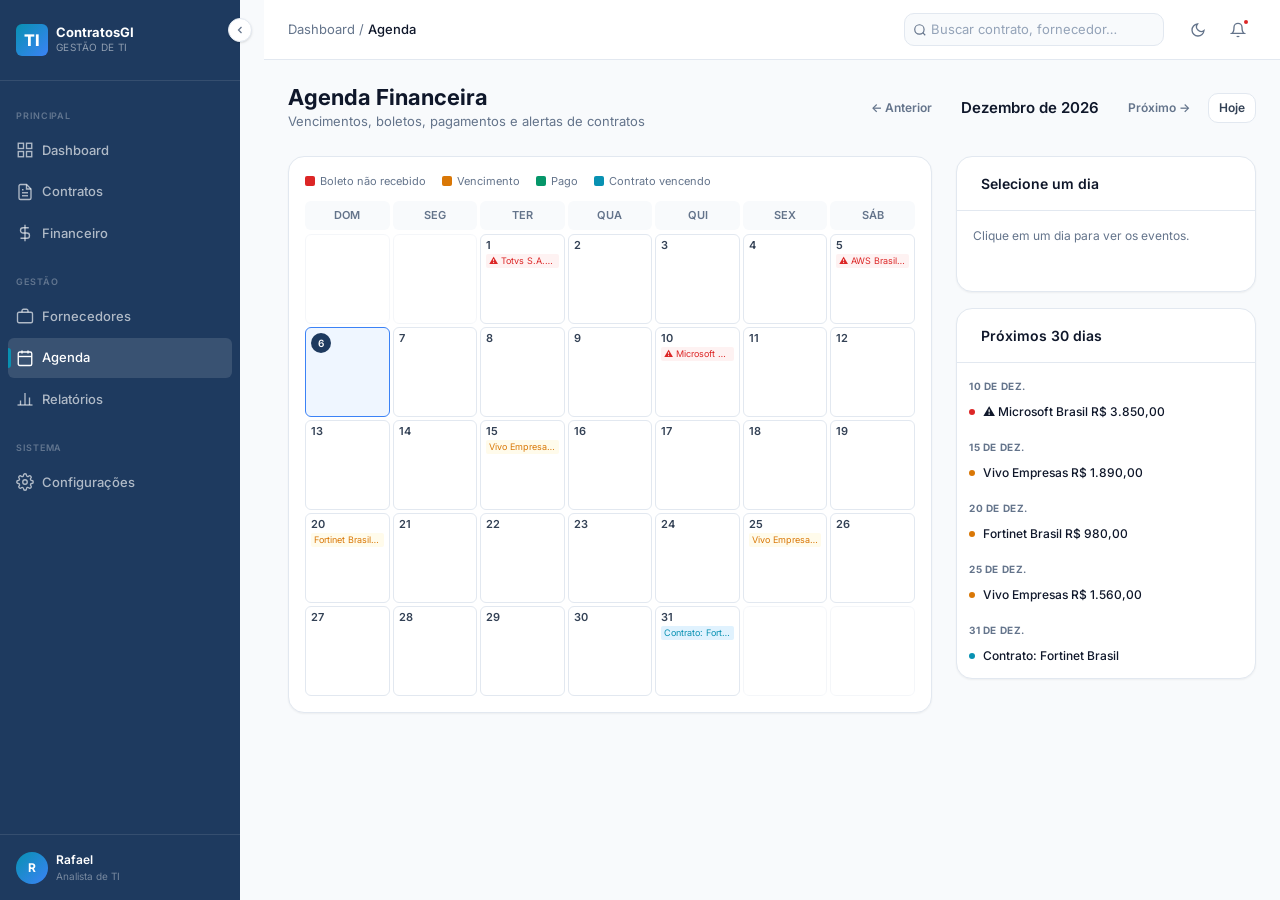
==== agenda.html @ 4c293865 "upload" ====
<!DOCTYPE html>
<html lang="pt-BR" data-theme="light">
<head>
  <meta charset="UTF-8" />
  <meta name="viewport" content="width=device-width, initial-scale=1.0" />
  <title>Agenda — Gestão de Contratos TI</title>
  <link rel="stylesheet" href="assets/css/style.css" />
  <style>
    /* Grid do calendário ocupa 100% da largura disponível */
    .calendar-grid, .calendar-header { width: 100%; }
    /* Responsive: em telas pequenas reduz altura da célula */
    @media (max-width: 900px) { .calendar-day { height: 72px; } }
  </style>
</head>
<body>
<div class="app-layout">
  <div id="sidebar-root"></div>
  <div class="main-content">
    <div id="navbar-root"></div>

    <main class="page-content">

      <div class="page-header">
        <div class="page-header-left">
          <h1>Agenda Financeira</h1>
          <p>Vencimentos, boletos, pagamentos e alertas de contratos</p>
        </div>
        <div class="page-header-right">
          <button class="btn btn-ghost btn-sm" id="btn-prev-mes">&#8592; Anterior</button>
          <span id="mes-label" style="font-size:15px;font-weight:600;color:var(--c-text-1);min-width:160px;text-align:center;display:inline-block"></span>
          <button class="btn btn-ghost btn-sm" id="btn-next-mes">Próximo &#8594;</button>
          <button class="btn btn-secondary btn-sm" id="btn-hoje">Hoje</button>
        </div>
      </div>

      <div style="display:grid;grid-template-columns:1fr 300px;gap:var(--sp-lg)">

        <!-- CALENDÁRIO -->
        <div class="card">
          <div class="card-body" style="padding:var(--sp-md)">

            <!-- Legenda -->
            <div style="display:flex;gap:16px;margin-bottom:12px;flex-wrap:wrap">
              <div style="display:flex;align-items:center;gap:5px;font-size:11px;color:var(--c-text-3)">
                <div style="width:10px;height:10px;border-radius:2px;background:var(--c-danger)"></div> Boleto não recebido
              </div>
              <div style="display:flex;align-items:center;gap:5px;font-size:11px;color:var(--c-text-3)">
                <div style="width:10px;height:10px;border-radius:2px;background:var(--c-warning)"></div> Vencimento
              </div>
              <div style="display:flex;align-items:center;gap:5px;font-size:11px;color:var(--c-text-3)">
                <div style="width:10px;height:10px;border-radius:2px;background:var(--c-success)"></div> Pago
              </div>
              <div style="display:flex;align-items:center;gap:5px;font-size:11px;color:var(--c-text-3)">
                <div style="width:10px;height:10px;border-radius:2px;background:var(--c-teal)"></div> Contrato vencendo
              </div>
            </div>

            <!-- Cabeçalho fixo dos dias da semana -->
            <div class="calendar-header">
              <div class="calendar-day-header">Dom</div>
              <div class="calendar-day-header">Seg</div>
              <div class="calendar-day-header">Ter</div>
              <div class="calendar-day-header">Qua</div>
              <div class="calendar-day-header">Qui</div>
              <div class="calendar-day-header">Sex</div>
              <div class="calendar-day-header">Sáb</div>
            </div>

            <!-- Grade do calendário (preenchida por JS) -->
            <div class="calendar-grid" id="calendar-grid"></div>

          </div>
        </div>

        <!-- PAINEL LATERAL -->
        <div style="display:flex;flex-direction:column;gap:var(--sp-md)">

          <div class="card">
            <div class="card-header">
              <div class="card-title" id="dia-label">Selecione um dia</div>
            </div>
            <div id="painel-dia" style="min-height:80px;padding:var(--sp-md)">
              <div class="text-muted text-sm">Clique em um dia para ver os eventos.</div>
            </div>
          </div>

          <div class="card">
            <div class="card-header">
              <div class="card-title">Próximos 30 dias</div>
            </div>
            <div id="proximos-30" style="padding:var(--sp-sm);max-height:420px;overflow-y:auto"></div>
          </div>

        </div>
      </div>

    </main>
  </div>
</div>

<script src="assets/js/api.js"></script>
<script src="assets/js/utils.js"></script>
<script>
document.getElementById('sidebar-root').innerHTML = getSidebarHTML();
document.getElementById('navbar-root').innerHTML  = getNavbarHTML('Agenda', [
  { label:'Dashboard', url:'index.html' }, { label:'Agenda' }
]);
initApp();

let _contratos  = [];
let _movimentos = [];
let _viewDate   = new Date();
// _eventos: { 'YYYY-MM-DD': [ {tipo, label, detalhe, c, mov} ] }
let _eventos    = {};

/* ── CARREGAR ───────────────────────────────────────────── */
async function carregar() {
  try {
    _contratos = await API.listarContratos();
    const all  = await Promise.all(_contratos.map(c => API.listarMovimentacoes(c.id)));
    _movimentos = all.flat();
    calcularEventos();
    renderCalendario();
    renderProximos30();
  } catch(e) {
    Toast.error('Erro ao carregar agenda: ' + e.message);
  }
}

/* ── CALCULAR EVENTOS ───────────────────────────────────── */
function calcularEventos() {
  _eventos = {};
  const hoje = new Date(); hoje.setHours(0,0,0,0);

  function add(data, ev) {
    if (!data) return;
    const k = String(data).slice(0, 10);
    if (!_eventos[k]) _eventos[k] = [];
    _eventos[k].push(ev);
  }

  /* Movimentações — vencimento do boleto */
  _movimentos.forEach(m => {
    if (!m.data_vencimento) return;
    const c   = _contratos.find(x => x.id === m.id_contrato);
    const fn  = c?.fornecedor || m.id_contrato;
    const val = Fmt.moeda(m.valor_nota);
    const dias = Math.round((new Date(m.data_vencimento) - hoje) / 86400000);
    const boletoNR = !m.data_recebimento_boleto && dias <= 7;

    let tipo, label;
    if (m.data_pagamento) {
      tipo  = 'pago';
      label = `✓ ${fn} ${val}`;
    } else if (boletoNR) {
      tipo  = 'boleto'; // vermelho — boleto não recebido perto do venc.
      label = `⚠ ${fn} ${val}`;
    } else {
      tipo  = 'venc';
      label = `${fn} ${val}`;
    }

    add(m.data_vencimento, { tipo, label, detalhe: `${Fmt.mesAno(m.mes,m.ano)} · ${m.numero_nf||'sem NF'} · ${m.numero_boleto||'sem boleto'}`, c, mov: m });
  });

  /* Contratos vencendo nos próximos 90 dias */
  _contratos.forEach(c => {
    if (c.status !== 'Ativo' || !c.data_fim) return;
    const dias = Fmt.diasRestantes(c.data_fim);
    if (dias === null || dias < 0 || dias > 90) return;
    add(c.data_fim, { tipo: 'contrato', label: `Contrato: ${c.fornecedor}`, detalhe: `${c.categoria} · ${c.empresa}`, c });
  });
}

/* ── RENDERIZAR CALENDÁRIO ──────────────────────────────── */
function renderCalendario() {
  const ano  = _viewDate.getFullYear();
  const mes  = _viewDate.getMonth();       // 0-based
  const hoje = new Date(); hoje.setHours(0,0,0,0);

  document.getElementById('mes-label').textContent =
    new Date(ano, mes, 1)
      .toLocaleDateString('pt-BR', { month:'long', year:'numeric' })
      .replace(/^\w/, ch => ch.toUpperCase());

  const primeiroDia  = new Date(ano, mes, 1).getDay();   // 0=Dom
  const diasNoMes    = new Date(ano, mes + 1, 0).getDate();
  const totalCelulas = Math.ceil((primeiroDia + diasNoMes) / 7) * 7;

  // Máximo de eventos visíveis por célula (altura 90px ÷ ~14px por evento ≈ 4)
  const MAX_EV = 4;

  let html = '';
  for (let i = 0; i < totalCelulas; i++) {
    const dia     = i - primeiroDia + 1;
    const valido  = dia >= 1 && dia <= diasNoMes;
    const dt      = valido ? new Date(ano, mes, dia) : null;
    const isHoje  = dt && dt.getTime() === hoje.getTime();
    const key     = dt ? `${ano}-${String(mes+1).padStart(2,'0')}-${String(dia).padStart(2,'0')}` : null;
    const evs     = key ? (_eventos[key] || []) : [];
    const excesso = evs.length > MAX_EV ? evs.length - MAX_EV : 0;

    const evHtml = evs.slice(0, MAX_EV).map(e =>
      `<div class="calendar-event ${e.tipo}">${e.label}</div>`
    ).join('');

    const maisHtml = excesso > 0
      ? `<div class="calendar-mais">+${excesso} mais</div>`
      : '';

    html += `<div
      class="calendar-day${valido?'':' other-month'}${isHoje?' today':''}"
      ${valido ? `onclick="selecionarDia('${key}')"` : ''}>
      <div class="calendar-day-num">${valido ? dia : ''}</div>
      <div class="calendar-events-area">
        ${valido ? evHtml + maisHtml : ''}
      </div>
    </div>`;
  }

  document.getElementById('calendar-grid').innerHTML = html;
}

/* ── SELECIONAR DIA ─────────────────────────────────────── */
function selecionarDia(key) {
  const [a, m, d] = key.split('-').map(Number);
  const label = new Date(a, m-1, d)
    .toLocaleDateString('pt-BR', { weekday:'long', day:'numeric', month:'long', year:'numeric' });

  document.getElementById('dia-label').textContent = label;

  const evs    = _eventos[key] || [];
  const painel = document.getElementById('painel-dia');

  if (!evs.length) {
    painel.innerHTML = '<div class="text-muted text-sm">Nenhum evento neste dia.</div>';
    return;
  }

  const cores = {
    pago:'success', boleto:'danger', venc:'warning', contrato:'info', atraso:'danger'
  };

  painel.innerHTML = evs.map(e => {
    const cls = cores[e.tipo] || 'neutral';
    return `<div style="display:flex;align-items:flex-start;gap:8px;padding:8px;border-radius:var(--r-md);
         background:var(--c-${cls}-bg, var(--c-ice));margin-bottom:6px">
      <div style="width:8px;height:8px;border-radius:50%;background:var(--c-${cls});
           margin-top:4px;flex-shrink:0"></div>
      <div style="overflow:hidden">
        <div style="font-size:12px;font-weight:600;color:var(--c-text-1);
             white-space:nowrap;overflow:hidden;text-overflow:ellipsis">${e.label}</div>
        <div style="font-size:11px;color:var(--c-text-3);margin-top:2px">${e.detalhe||''}</div>
        ${e.c ? `<div style="font-size:10px;color:var(--c-text-4)">${e.c.empresa} · ${e.c.categoria}</div>` : ''}
      </div>
    </div>`;
  }).join('');
}

/* ── PRÓXIMOS 30 DIAS ───────────────────────────────────── */
function renderProximos30() {
  const hoje = new Date(); hoje.setHours(0,0,0,0);
  const fim  = new Date(hoje); fim.setDate(fim.getDate() + 30);

  const items = [];
  Object.entries(_eventos).forEach(([key, evs]) => {
    const d = new Date(key + 'T00:00:00');
    if (d >= hoje && d <= fim) {
      evs.forEach(e => items.push({ date: d, key, ...e }));
    }
  });
  items.sort((a, b) => a.date - b.date);

  const el = document.getElementById('proximos-30');
  if (!items.length) {
    el.innerHTML = '<div class="text-muted text-sm" style="padding:8px">Sem eventos nos próximos 30 dias.</div>';
    return;
  }

  const cores = { pago:'success', boleto:'danger', venc:'warning', contrato:'info', atraso:'danger' };
  let lastDate = '';

  el.innerHTML = items.map(e => {
    const dk     = e.date.toLocaleDateString('pt-BR', { day:'2-digit', month:'short' });
    const header = dk !== lastDate
      ? `<div style="font-size:10px;font-weight:700;color:var(--c-text-3);text-transform:uppercase;
             letter-spacing:.06em;padding:8px 4px 4px;margin-top:${lastDate?'6px':'0'}">${dk}</div>`
      : '';
    lastDate = dk;
    const cls = cores[e.tipo] || 'neutral';

    return `${header}
    <div style="display:flex;align-items:center;gap:8px;padding:5px 4px;border-radius:var(--r-sm);cursor:pointer"
         onclick="selecionarDia('${e.key}')"
         onmouseover="this.style.background='var(--c-ice)'"
         onmouseout="this.style.background=''">
      <div style="width:6px;height:6px;border-radius:50%;background:var(--c-${cls});flex-shrink:0"></div>
      <div style="flex:1;overflow:hidden">
        <div style="font-size:12px;font-weight:500;color:var(--c-text-1);
             white-space:nowrap;overflow:hidden;text-overflow:ellipsis">${e.label}</div>
      </div>
    </div>`;
  }).join('');
}

/* ── NAVEGAÇÃO ──────────────────────────────────────────── */
document.getElementById('btn-prev-mes').addEventListener('click', () => {
  _viewDate.setMonth(_viewDate.getMonth() - 1);
  renderCalendario();
});
document.getElementById('btn-next-mes').addEventListener('click', () => {
  _viewDate.setMonth(_viewDate.getMonth() + 1);
  renderCalendario();
});
document.getElementById('btn-hoje').addEventListener('click', () => {
  _viewDate = new Date();
  renderCalendario();
});

carregar();
</script>
</body>
</html>
---- assets/css/style.css ----
/* ============================================================
   SISTEMA DE GESTÃO DE CONTRATOS DE TI
   Design System - Corporate Premium
   Paleta: Azul Índigo (#1E3A5F principal), Slate Blue (#2D5F8A),
           Ice White (#F8FAFC), Cool Gray (#64748B), Accent Teal (#0891B2)
   Tipografia: Inter (corpo), Geist Mono (dados/IDs)
   ============================================================ */

@import url('https://fonts.googleapis.com/css2?family=Inter:wght@300;400;500;600;700;800&family=JetBrains+Mono:wght@400;500&display=swap');

/* ── TOKENS ──────────────────────────────────────────────── */
:root {
  --c-navy:        #1E3A5F;
  --c-navy-dark:   #142844;
  --c-blue:        #2D5F8A;
  --c-blue-light:  #3B82F6;
  --c-teal:        #0891B2;
  --c-teal-light:  #E0F2FE;
  --c-ice:         #F8FAFC;
  --c-surface:     #FFFFFF;
  --c-border:      #E2E8F0;
  --c-border-dark: #CBD5E1;
  --c-text-1:      #0F172A;
  --c-text-2:      #334155;
  --c-text-3:      #64748B;
  --c-text-4:      #94A3B8;

  /* Status */
  --c-success:     #059669;
  --c-success-bg:  #ECFDF5;
  --c-warning:     #D97706;
  --c-warning-bg:  #FFFBEB;
  --c-danger:      #DC2626;
  --c-danger-bg:   #FEF2F2;
  --c-info:        #0891B2;
  --c-info-bg:     #E0F2FE;
  --c-purple:      #7C3AED;
  --c-purple-bg:   #EDE9FE;

  /* Spacing */
  --sp-xs:  4px;
  --sp-sm:  8px;
  --sp-md:  16px;
  --sp-lg:  24px;
  --sp-xl:  32px;
  --sp-2xl: 48px;

  /* Radius */
  --r-sm:   6px;
  --r-md:   10px;
  --r-lg:   16px;
  --r-xl:   20px;
  --r-full: 9999px;

  /* Shadow */
  --sh-xs:  0 1px 2px rgba(0,0,0,.05);
  --sh-sm:  0 1px 3px rgba(0,0,0,.08), 0 1px 2px rgba(0,0,0,.06);
  --sh-md:  0 4px 6px rgba(0,0,0,.07), 0 2px 4px rgba(0,0,0,.05);
  --sh-lg:  0 10px 15px rgba(0,0,0,.07), 0 4px 6px rgba(0,0,0,.05);
  --sh-xl:  0 20px 25px rgba(0,0,0,.08), 0 10px 10px rgba(0,0,0,.04);

  /* Sidebar */
  --sidebar-w: 240px;
  --navbar-h:  60px;
  --sidebar-collapsed: 64px;

  /* Transition */
  --t-fast:   150ms ease;
  --t-normal: 250ms ease;
  --t-slow:   400ms ease;
}

/* Dark mode */
[data-theme="dark"] {
  --c-navy:        #1E3A5F;
  --c-ice:         #0F172A;
  --c-surface:     #1E293B;
  --c-border:      #334155;
  --c-border-dark: #475569;
  --c-text-1:      #F1F5F9;
  --c-text-2:      #CBD5E1;
  --c-text-3:      #94A3B8;
  --c-text-4:      #64748B;
  --c-teal-light:  #0C4A6E;
  --c-success-bg:  #064E3B;
  --c-warning-bg:  #78350F;
  --c-danger-bg:   #7F1D1D;
  --c-info-bg:     #0C4A6E;
  --c-purple-bg:   #3B0764;
}

/* ── RESET ───────────────────────────────────────────────── */
*, *::before, *::after { box-sizing: border-box; margin: 0; padding: 0; }
html { font-size: 14px; scroll-behavior: smooth; }
body {
  font-family: 'Inter', system-ui, sans-serif;
  background: var(--c-ice);
  color: var(--c-text-1);
  line-height: 1.5;
  -webkit-font-smoothing: antialiased;
}
a { color: inherit; text-decoration: none; }
button { cursor: pointer; border: none; background: none; font: inherit; }
input, select, textarea { font: inherit; }
ul, ol { list-style: none; }
img, svg { display: block; }

/* ── SCROLLBAR ───────────────────────────────────────────── */
::-webkit-scrollbar { width: 6px; height: 6px; }
::-webkit-scrollbar-track { background: transparent; }
::-webkit-scrollbar-thumb { background: var(--c-border-dark); border-radius: var(--r-full); }
::-webkit-scrollbar-thumb:hover { background: var(--c-text-3); }

/* ── LAYOUT ──────────────────────────────────────────────── */
.app-layout {
  display: flex;
  min-height: 100vh;
}

/* ── SIDEBAR ─────────────────────────────────────────────── */
.sidebar {
  position: fixed;
  top: 0; left: 0;
  width: var(--sidebar-w);
  height: 100vh;
  background: var(--c-navy);
  display: flex;
  flex-direction: column;
  z-index: 100;
  transition: width var(--t-normal);
  overflow: hidden;
}
.sidebar.collapsed { width: var(--sidebar-collapsed); }

.sidebar-logo {
  display: flex;
  align-items: center;
  gap: var(--sp-sm);
  padding: var(--sp-lg) var(--sp-md);
  border-bottom: 1px solid rgba(255,255,255,.1);
  min-height: var(--navbar-h);
  flex-shrink: 0;
}
.sidebar-logo-mark {
  width: 32px; height: 32px;
  background: linear-gradient(135deg, var(--c-teal), var(--c-blue-light));
  border-radius: var(--r-sm);
  display: flex; align-items: center; justify-content: center;
  flex-shrink: 0;
  font-size: 16px; font-weight: 800; color: #fff;
}
.sidebar-logo-text {
  display: flex; flex-direction: column;
  overflow: hidden;
  white-space: nowrap;
}
.sidebar-logo-text strong {
  font-size: 13px; font-weight: 700; color: #fff;
  line-height: 1.2;
}
.sidebar-logo-text span {
  font-size: 10px; color: rgba(255,255,255,.5);
  letter-spacing: .04em; text-transform: uppercase;
}

.sidebar-nav {
  flex: 1;
  overflow-y: auto;
  overflow-x: hidden;
  padding: var(--sp-md) 0;
}
.sidebar-section {
  padding: var(--sp-xs) var(--sp-sm);
  margin-bottom: var(--sp-xs);
}
.sidebar-section-label {
  font-size: 9px;
  font-weight: 600;
  letter-spacing: .1em;
  text-transform: uppercase;
  color: rgba(255,255,255,.3);
  padding: var(--sp-sm) var(--sp-sm);
  white-space: nowrap;
  overflow: hidden;
}
.sidebar.collapsed .sidebar-section-label { opacity: 0; }

.nav-item {
  display: flex;
  align-items: center;
  gap: var(--sp-sm);
  padding: 10px var(--sp-sm);
  border-radius: var(--r-sm);
  color: rgba(255,255,255,.65);
  font-size: 13px;
  font-weight: 500;
  cursor: pointer;
  transition: all var(--t-fast);
  white-space: nowrap;
  position: relative;
  margin-bottom: 2px;
}
.nav-item:hover {
  background: rgba(255,255,255,.08);
  color: #fff;
}
.nav-item.active {
  background: rgba(255,255,255,.12);
  color: #fff;
}
.nav-item.active::before {
  content: '';
  position: absolute;
  left: 0; top: 50%;
  transform: translateY(-50%);
  width: 3px; height: 20px;
  background: var(--c-teal);
  border-radius: 0 var(--r-full) var(--r-full) 0;
}
.nav-item svg { flex-shrink: 0; width: 18px; height: 18px; }
.nav-item-text { overflow: hidden; }
.nav-badge {
  margin-left: auto;
  background: var(--c-danger);
  color: #fff;
  font-size: 10px;
  font-weight: 700;
  padding: 1px 6px;
  border-radius: var(--r-full);
  flex-shrink: 0;
}
.sidebar.collapsed .nav-item-text,
.sidebar.collapsed .nav-badge { display: none; }

.sidebar-footer {
  padding: var(--sp-md);
  border-top: 1px solid rgba(255,255,255,.1);
  display: flex;
  align-items: center;
  gap: var(--sp-sm);
  flex-shrink: 0;
}
.sidebar-user-avatar {
  width: 32px; height: 32px;
  background: linear-gradient(135deg, var(--c-teal), var(--c-blue-light));
  border-radius: var(--r-full);
  display: flex; align-items: center; justify-content: center;
  font-size: 12px; font-weight: 700; color: #fff;
  flex-shrink: 0;
}
.sidebar-user-info { overflow: hidden; }
.sidebar-user-name {
  font-size: 12px; font-weight: 600; color: #fff;
  white-space: nowrap; overflow: hidden; text-overflow: ellipsis;
}
.sidebar-user-role {
  font-size: 10px; color: rgba(255,255,255,.4);
  white-space: nowrap;
}
.sidebar.collapsed .sidebar-user-info { display: none; }

/* Collapse toggle */
.sidebar-toggle {
  position: fixed;
  top: 18px;
  left: calc(var(--sidebar-w) - 12px);
  width: 24px; height: 24px;
  background: var(--c-surface);
  border: 1px solid var(--c-border);
  border-radius: var(--r-full);
  display: flex; align-items: center; justify-content: center;
  z-index: 101;
  cursor: pointer;
  transition: left var(--t-normal);
  box-shadow: var(--sh-sm);
  color: var(--c-text-3);
}
.sidebar-toggle:hover { color: var(--c-navy); }
.sidebar.collapsed ~ .sidebar-toggle,
.sidebar.collapsed + .sidebar-toggle { left: calc(var(--sidebar-collapsed) - 12px); }
.sidebar.collapsed .toggle-icon { transform: rotate(180deg); }

/* ── MAIN CONTENT ────────────────────────────────────────── */
.main-content {
  margin-left: var(--sidebar-w);
  flex: 1;
  min-height: 100vh;
  display: flex;
  flex-direction: column;
  transition: margin-left var(--t-normal);
}
.sidebar.collapsed ~ .main-content { margin-left: var(--sidebar-collapsed); }

/* ── NAVBAR ──────────────────────────────────────────────── */
.navbar {
  position: sticky;
  top: 0;
  height: var(--navbar-h);
  background: var(--c-surface);
  border-bottom: 1px solid var(--c-border);
  display: flex;
  align-items: center;
  padding: 0 var(--sp-lg);
  gap: var(--sp-md);
  z-index: 90;
  backdrop-filter: blur(8px);
}
.navbar-title {
  font-size: 16px;
  font-weight: 600;
  color: var(--c-text-1);
}
.navbar-breadcrumb {
  display: flex;
  align-items: center;
  gap: var(--sp-xs);
  font-size: 13px;
  color: var(--c-text-3);
}
.navbar-breadcrumb span { color: var(--c-text-3); }
.navbar-breadcrumb .active { color: var(--c-text-1); font-weight: 500; }
.navbar-spacer { flex: 1; }

.navbar-search {
  display: flex;
  align-items: center;
  gap: var(--sp-xs);
  background: var(--c-ice);
  border: 1px solid var(--c-border);
  border-radius: var(--r-md);
  padding: 6px var(--sp-sm);
  width: 260px;
  transition: all var(--t-fast);
}
.navbar-search:focus-within {
  border-color: var(--c-blue-light);
  box-shadow: 0 0 0 3px rgba(59,130,246,.12);
  background: var(--c-surface);
}
.navbar-search svg { color: var(--c-text-3); flex-shrink: 0; }
.navbar-search input {
  border: none; background: transparent;
  font-size: 13px; color: var(--c-text-1);
  width: 100%; outline: none;
}
.navbar-search input::placeholder { color: var(--c-text-4); }

.navbar-actions { display: flex; align-items: center; gap: var(--sp-xs); }
.navbar-btn {
  width: 36px; height: 36px;
  border-radius: var(--r-md);
  display: flex; align-items: center; justify-content: center;
  color: var(--c-text-3);
  transition: all var(--t-fast);
  position: relative;
}
.navbar-btn:hover { background: var(--c-ice); color: var(--c-text-1); }
.navbar-btn .dot {
  position: absolute;
  top: 6px; right: 6px;
  width: 8px; height: 8px;
  background: var(--c-danger);
  border-radius: var(--r-full);
  border: 2px solid var(--c-surface);
}

/* ── PAGE CONTENT ────────────────────────────────────────── */
.page-content {
  flex: 1;
  padding: var(--sp-lg);
}
.page-header {
  display: flex;
  align-items: center;
  justify-content: space-between;
  margin-bottom: var(--sp-lg);
  flex-wrap: wrap;
  gap: var(--sp-md);
}
.page-header-left h1 {
  font-size: 22px;
  font-weight: 700;
  color: var(--c-text-1);
  line-height: 1.2;
}
.page-header-left p {
  font-size: 13px;
  color: var(--c-text-3);
  margin-top: 2px;
}
.page-header-right { display: flex; gap: var(--sp-sm); align-items: center; }

/* ── CARDS ───────────────────────────────────────────────── */
.card {
  background: var(--c-surface);
  border: 1px solid var(--c-border);
  border-radius: var(--r-lg);
  box-shadow: var(--sh-xs);
}
.card-header {
  display: flex;
  align-items: center;
  justify-content: space-between;
  padding: var(--sp-md) var(--sp-lg);
  border-bottom: 1px solid var(--c-border);
}
.card-title {
  font-size: 14px;
  font-weight: 600;
  color: var(--c-text-1);
}
.card-subtitle {
  font-size: 12px;
  color: var(--c-text-3);
  margin-top: 1px;
}
.card-body { padding: var(--sp-lg); }
.card-footer {
  padding: var(--sp-md) var(--sp-lg);
  border-top: 1px solid var(--c-border);
  background: var(--c-ice);
  border-radius: 0 0 var(--r-lg) var(--r-lg);
}

/* ── KPI CARDS ───────────────────────────────────────────── */
.kpi-grid {
  display: grid;
  grid-template-columns: repeat(auto-fill, minmax(200px, 1fr));
  gap: var(--sp-md);
  margin-bottom: var(--sp-lg);
}
.kpi-card {
  background: var(--c-surface);
  border: 1px solid var(--c-border);
  border-radius: var(--r-lg);
  padding: var(--sp-lg);
  position: relative;
  overflow: hidden;
  transition: transform var(--t-fast), box-shadow var(--t-fast);
}
.kpi-card:hover {
  transform: translateY(-2px);
  box-shadow: var(--sh-md);
}
.kpi-card::before {
  content: '';
  position: absolute;
  top: 0; left: 0; right: 0;
  height: 3px;
  background: var(--kpi-color, var(--c-blue-light));
  border-radius: var(--r-lg) var(--r-lg) 0 0;
}
.kpi-icon {
  width: 40px; height: 40px;
  border-radius: var(--r-md);
  background: var(--kpi-bg, var(--c-teal-light));
  display: flex; align-items: center; justify-content: center;
  margin-bottom: var(--sp-md);
  color: var(--kpi-color, var(--c-teal));
}
.kpi-value {
  font-size: 24px;
  font-weight: 800;
  color: var(--c-text-1);
  line-height: 1;
  font-variant-numeric: tabular-nums;
}
.kpi-label {
  font-size: 12px;
  color: var(--c-text-3);
  margin-top: 4px;
  font-weight: 500;
}
.kpi-trend {
  display: flex;
  align-items: center;
  gap: 4px;
  font-size: 11px;
  font-weight: 600;
  margin-top: var(--sp-sm);
}
.kpi-trend.up { color: var(--c-success); }
.kpi-trend.down { color: var(--c-danger); }
.kpi-trend.neutral { color: var(--c-text-3); }

/* ── BUTTONS ─────────────────────────────────────────────── */
.btn {
  display: inline-flex;
  align-items: center;
  gap: var(--sp-xs);
  padding: 8px 16px;
  border-radius: var(--r-md);
  font-size: 13px;
  font-weight: 600;
  transition: all var(--t-fast);
  white-space: nowrap;
}
.btn svg { width: 15px; height: 15px; }
.btn-primary {
  background: var(--c-navy);
  color: #fff;
}
.btn-primary:hover { background: var(--c-navy-dark); }
.btn-secondary {
  background: var(--c-surface);
  color: var(--c-text-2);
  border: 1px solid var(--c-border);
}
.btn-secondary:hover { background: var(--c-ice); border-color: var(--c-border-dark); }
.btn-teal {
  background: var(--c-teal);
  color: #fff;
}
.btn-teal:hover { background: #0E7490; }
.btn-danger {
  background: var(--c-danger);
  color: #fff;
}
.btn-danger:hover { background: #B91C1C; }
.btn-ghost {
  background: transparent;
  color: var(--c-text-3);
}
.btn-ghost:hover { background: var(--c-ice); color: var(--c-text-1); }
.btn-sm { padding: 5px 10px; font-size: 12px; }
.btn-sm svg { width: 13px; height: 13px; }
.btn-lg { padding: 10px 20px; font-size: 14px; }
.btn-icon {
  width: 32px; height: 32px;
  padding: 0;
  display: flex; align-items: center; justify-content: center;
}
.btn-icon svg { width: 15px; height: 15px; }

/* ── BADGES ──────────────────────────────────────────────── */
.badge {
  display: inline-flex;
  align-items: center;
  gap: 4px;
  padding: 3px 8px;
  border-radius: var(--r-full);
  font-size: 11px;
  font-weight: 600;
  white-space: nowrap;
}
.badge::before {
  content: '';
  width: 5px; height: 5px;
  border-radius: var(--r-full);
  background: currentColor;
  flex-shrink: 0;
}
.badge-success { background: var(--c-success-bg); color: var(--c-success); }
.badge-warning { background: var(--c-warning-bg); color: var(--c-warning); }
.badge-danger  { background: var(--c-danger-bg);  color: var(--c-danger); }
.badge-info    { background: var(--c-info-bg);    color: var(--c-info); }
.badge-neutral { background: var(--c-border);     color: var(--c-text-3); }
.badge-purple  { background: var(--c-purple-bg);  color: var(--c-purple); }

/* ── TABLES ──────────────────────────────────────────────── */
.table-container {
  overflow-x: auto;
  border-radius: var(--r-lg);
  border: 1px solid var(--c-border);
}
table {
  width: 100%;
  border-collapse: collapse;
  background: var(--c-surface);
}
thead { background: var(--c-ice); }
thead th {
  padding: 10px var(--sp-md);
  text-align: left;
  font-size: 11px;
  font-weight: 600;
  color: var(--c-text-3);
  text-transform: uppercase;
  letter-spacing: .06em;
  border-bottom: 1px solid var(--c-border);
  white-space: nowrap;
  cursor: pointer;
  user-select: none;
}
thead th:hover { color: var(--c-text-1); }
thead th.sort-asc::after  { content: ' ↑'; color: var(--c-blue-light); }
thead th.sort-desc::after { content: ' ↓'; color: var(--c-blue-light); }

tbody tr {
  border-bottom: 1px solid var(--c-border);
  transition: background var(--t-fast);
}
tbody tr:last-child { border-bottom: none; }
tbody tr:hover { background: var(--c-ice); }
tbody td {
  padding: 12px var(--sp-md);
  font-size: 13px;
  color: var(--c-text-2);
  vertical-align: middle;
}
tbody td.mono {
  font-family: 'JetBrains Mono', monospace;
  font-size: 12px;
  color: var(--c-text-3);
}
.table-actions {
  display: flex;
  gap: 4px;
  justify-content: flex-end;
}

/* ── FORMS ───────────────────────────────────────────────── */
.form-grid { display: grid; grid-template-columns: repeat(2, 1fr); gap: var(--sp-md); }
.form-grid-3 { grid-template-columns: repeat(3, 1fr); }
.form-full { grid-column: 1 / -1; }
.form-group { display: flex; flex-direction: column; gap: 4px; }
.form-label {
  font-size: 12px;
  font-weight: 600;
  color: var(--c-text-2);
  display: flex;
  align-items: center;
  gap: 4px;
}
.form-label .required { color: var(--c-danger); }
.form-control {
  padding: 8px 12px;
  border: 1px solid var(--c-border);
  border-radius: var(--r-md);
  background: var(--c-surface);
  color: var(--c-text-1);
  font-size: 13px;
  transition: all var(--t-fast);
  outline: none;
  width: 100%;
}
.form-control:focus {
  border-color: var(--c-blue-light);
  box-shadow: 0 0 0 3px rgba(59,130,246,.12);
}
.form-control:invalid:not(:placeholder-shown) { border-color: var(--c-danger); }
.form-control[disabled] { background: var(--c-ice); color: var(--c-text-3); cursor: not-allowed; }
textarea.form-control { resize: vertical; min-height: 80px; }
select.form-control { cursor: pointer; }
.form-hint { font-size: 11px; color: var(--c-text-3); }
.form-error { font-size: 11px; color: var(--c-danger); }

.form-row {
  display: flex;
  gap: var(--sp-md);
  align-items: flex-end;
}

/* ── MODALS ──────────────────────────────────────────────── */
.modal-overlay {
  position: fixed;
  inset: 0;
  background: rgba(15,23,42,.5);
  backdrop-filter: blur(4px);
  z-index: 200;
  display: flex;
  align-items: center;
  justify-content: center;
  padding: var(--sp-lg);
  opacity: 0;
  pointer-events: none;
  transition: opacity var(--t-normal);
}
.modal-overlay.open {
  opacity: 1;
  pointer-events: all;
}
.modal {
  background: var(--c-surface);
  border-radius: var(--r-xl);
  box-shadow: var(--sh-xl);
  width: 100%;
  max-width: 680px;
  max-height: 90vh;
  display: flex;
  flex-direction: column;
  transform: translateY(16px) scale(.98);
  transition: transform var(--t-normal);
}
.modal-overlay.open .modal { transform: translateY(0) scale(1); }
.modal-lg { max-width: 860px; }
.modal-xl { max-width: 1040px; }
.modal-sm { max-width: 480px; }

.modal-header {
  display: flex;
  align-items: center;
  justify-content: space-between;
  padding: var(--sp-lg) var(--sp-xl);
  border-bottom: 1px solid var(--c-border);
  flex-shrink: 0;
}
.modal-title { font-size: 16px; font-weight: 700; color: var(--c-text-1); }
.modal-subtitle { font-size: 12px; color: var(--c-text-3); margin-top: 2px; }
.modal-close {
  width: 32px; height: 32px;
  border-radius: var(--r-md);
  display: flex; align-items: center; justify-content: center;
  color: var(--c-text-3);
  transition: all var(--t-fast);
}
.modal-close:hover { background: var(--c-ice); color: var(--c-text-1); }
.modal-body {
  padding: var(--sp-xl);
  overflow-y: auto;
  flex: 1;
}
.modal-footer {
  padding: var(--sp-md) var(--sp-xl);
  border-top: 1px solid var(--c-border);
  display: flex;
  justify-content: flex-end;
  gap: var(--sp-sm);
  flex-shrink: 0;
}

/* ── FILTERS BAR ─────────────────────────────────────────── */
.filters-bar {
  display: flex;
  gap: var(--sp-sm);
  align-items: center;
  flex-wrap: wrap;
  padding: var(--sp-md);
  background: var(--c-surface);
  border: 1px solid var(--c-border);
  border-radius: var(--r-lg);
  margin-bottom: var(--sp-md);
}
.filters-bar .form-control { max-width: 200px; }
.filter-separator {
  width: 1px;
  height: 28px;
  background: var(--c-border);
}

/* ── ALERT BANNER ────────────────────────────────────────── */
.alert {
  display: flex;
  align-items: flex-start;
  gap: var(--sp-sm);
  padding: var(--sp-md);
  border-radius: var(--r-md);
  font-size: 13px;
  border-left: 3px solid;
  margin-bottom: var(--sp-md);
}
.alert svg { flex-shrink: 0; margin-top: 1px; }
.alert-warning { background: var(--c-warning-bg); color: var(--c-warning); border-color: var(--c-warning); }
.alert-danger  { background: var(--c-danger-bg);  color: var(--c-danger);  border-color: var(--c-danger); }
.alert-success { background: var(--c-success-bg); color: var(--c-success); border-color: var(--c-success); }
.alert-info    { background: var(--c-info-bg);    color: var(--c-info);    border-color: var(--c-info); }

/* ── PROGRESS BAR ────────────────────────────────────────── */
.progress-bar {
  height: 6px;
  background: var(--c-border);
  border-radius: var(--r-full);
  overflow: hidden;
}
.progress-fill {
  height: 100%;
  background: var(--c-blue-light);
  border-radius: var(--r-full);
  transition: width 0.6s ease;
}
.progress-fill.danger { background: var(--c-danger); }
.progress-fill.warning { background: var(--c-warning); }
.progress-fill.success { background: var(--c-success); }

/* ── TABS ────────────────────────────────────────────────── */
.tabs {
  display: flex;
  gap: 0;
  border-bottom: 2px solid var(--c-border);
  margin-bottom: var(--sp-lg);
}
.tab-item {
  padding: 10px var(--sp-lg);
  font-size: 13px;
  font-weight: 500;
  color: var(--c-text-3);
  cursor: pointer;
  border-bottom: 2px solid transparent;
  margin-bottom: -2px;
  transition: all var(--t-fast);
  white-space: nowrap;
}
.tab-item:hover { color: var(--c-text-1); }
.tab-item.active {
  color: var(--c-navy);
  border-bottom-color: var(--c-navy);
  font-weight: 600;
}

/* ── TOAST ───────────────────────────────────────────────── */
#toast-container {
  position: fixed;
  bottom: var(--sp-lg);
  right: var(--sp-lg);
  z-index: 300;
  display: flex;
  flex-direction: column;
  gap: var(--sp-sm);
  pointer-events: none;
}
.toast {
  display: flex;
  align-items: center;
  gap: var(--sp-sm);
  padding: var(--sp-md);
  background: var(--c-text-1);
  color: #fff;
  border-radius: var(--r-md);
  box-shadow: var(--sh-lg);
  font-size: 13px;
  font-weight: 500;
  min-width: 280px;
  max-width: 380px;
  pointer-events: all;
  animation: slideInRight 0.25s ease, fadeOut 0.3s ease 2.7s forwards;
}
.toast.success { background: var(--c-success); }
.toast.error   { background: var(--c-danger); }
.toast.warning { background: var(--c-warning); }
.toast.info    { background: var(--c-teal); }
.toast svg { flex-shrink: 0; }

@keyframes slideInRight {
  from { transform: translateX(100%); opacity: 0; }
  to   { transform: translateX(0);    opacity: 1; }
}
@keyframes fadeOut {
  to { opacity: 0; transform: translateX(100%); }
}

/* ── CALENDAR ────────────────────────────────────────────── */
.calendar-grid {
  display: grid;
  grid-template-columns: repeat(7, 1fr);
  gap: 3px;
}
.calendar-header {
  display: grid;
  grid-template-columns: repeat(7, 1fr);
  gap: 3px;
  margin-bottom: 4px;
}
.calendar-day-header {
  text-align: center;
  font-size: 11px;
  font-weight: 600;
  color: var(--c-text-3);
  text-transform: uppercase;
  padding: 6px 4px;
  background: var(--c-ice);
  border-radius: var(--r-sm);
}
.calendar-day {
  /* altura fixa para manter o grid alinhado independente de quantos eventos */
  height: 90px;
  padding: 5px;
  border-radius: var(--r-sm);
  border: 1px solid var(--c-border);
  background: var(--c-surface);
  cursor: pointer;
  transition: background var(--t-fast);
  overflow: hidden;        /* eventos não vazam para fora da célula */
  display: flex;
  flex-direction: column;
  box-sizing: border-box;
}
.calendar-day:hover { background: var(--c-ice); }
.calendar-day.today { border-color: var(--c-blue-light); background: #EFF6FF; }
.calendar-day.other-month { opacity: .35; pointer-events: none; }
.calendar-day-num {
  font-size: 11px;
  font-weight: 600;
  color: var(--c-text-2);
  margin-bottom: 3px;
  flex-shrink: 0;
  line-height: 1;
}
.calendar-day.today .calendar-day-num {
  background: var(--c-navy);
  color: #fff;
  width: 20px; height: 20px;
  border-radius: var(--r-full);
  display: flex; align-items: center; justify-content: center;
  font-size: 10px;
}
/* área de eventos ocupa o espaço restante e esconde overflow */
.calendar-events-area {
  flex: 1;
  overflow: hidden;
  display: flex;
  flex-direction: column;
  gap: 1px;
}
.calendar-event {
  font-size: 9px;
  padding: 1px 3px;
  border-radius: 2px;
  white-space: nowrap;
  overflow: hidden;
  text-overflow: ellipsis;
  flex-shrink: 0;
  line-height: 1.4;
}
.calendar-event.venc   { background: var(--c-warning-bg); color: var(--c-warning); }
.calendar-event.pago   { background: var(--c-success-bg); color: var(--c-success); }
.calendar-event.atraso { background: var(--c-danger-bg);  color: var(--c-danger); }
.calendar-event.boleto { background: var(--c-danger-bg);  color: var(--c-danger); }
.calendar-event.contrato { background: var(--c-teal-light); color: var(--c-teal); }
.calendar-mais {
  font-size: 9px;
  color: var(--c-text-4);
  flex-shrink: 0;
  padding: 0 2px;
}

/* ── TIMELINE ────────────────────────────────────────────── */
.timeline {
  position: relative;
  padding-left: 24px;
}
.timeline::before {
  content: '';
  position: absolute;
  left: 7px; top: 0; bottom: 0;
  width: 2px;
  background: var(--c-border);
}
.timeline-item {
  position: relative;
  padding-bottom: var(--sp-lg);
}
.timeline-item::before {
  content: '';
  position: absolute;
  left: -21px; top: 4px;
  width: 10px; height: 10px;
  border-radius: var(--r-full);
  background: var(--c-blue-light);
  border: 2px solid var(--c-surface);
  box-shadow: var(--sh-xs);
}
.timeline-item.success::before { background: var(--c-success); }
.timeline-item.warning::before { background: var(--c-warning); }
.timeline-item.danger::before  { background: var(--c-danger); }
.timeline-date {
  font-size: 11px;
  color: var(--c-text-3);
  margin-bottom: 2px;
  font-family: 'JetBrains Mono', monospace;
}
.timeline-title {
  font-size: 13px;
  font-weight: 600;
  color: var(--c-text-1);
}
.timeline-body {
  font-size: 12px;
  color: var(--c-text-3);
  margin-top: 2px;
}

/* ── CHARTS ──────────────────────────────────────────────── */
.chart-container {
  position: relative;
  width: 100%;
}
.chart-placeholder {
  height: 200px;
  display: flex;
  align-items: center;
  justify-content: center;
  color: var(--c-text-3);
  font-size: 13px;
  border: 2px dashed var(--c-border);
  border-radius: var(--r-md);
}

/* Simple bar chart */
.bar-chart {
  display: flex;
  align-items: flex-end;
  gap: var(--sp-xs);
  height: 120px;
  padding-bottom: 24px;
  position: relative;
}
.bar-chart::after {
  content: '';
  position: absolute;
  bottom: 24px; left: 0; right: 0;
  height: 1px;
  background: var(--c-border);
}
.bar-item {
  flex: 1;
  display: flex;
  flex-direction: column;
  align-items: center;
  gap: 4px;
}
.bar-fill {
  width: 100%;
  max-width: 40px;
  border-radius: var(--r-sm) var(--r-sm) 0 0;
  background: var(--c-blue-light);
  transition: height 0.6s ease;
  position: relative;
  min-height: 2px;
}
.bar-fill:hover { opacity: .8; }
.bar-label { font-size: 10px; color: var(--c-text-3); text-align: center; }

/* ── EMPTY STATE ─────────────────────────────────────────── */
.empty-state {
  display: flex;
  flex-direction: column;
  align-items: center;
  justify-content: center;
  padding: var(--sp-2xl);
  text-align: center;
  color: var(--c-text-3);
}
.empty-state svg {
  width: 48px; height: 48px;
  margin-bottom: var(--sp-md);
  opacity: .4;
}
.empty-state h3 {
  font-size: 15px;
  font-weight: 600;
  color: var(--c-text-2);
  margin-bottom: var(--sp-xs);
}
.empty-state p { font-size: 13px; }

/* ── LOADING ─────────────────────────────────────────────── */
.spinner {
  width: 20px; height: 20px;
  border: 2px solid var(--c-border);
  border-top-color: var(--c-blue-light);
  border-radius: var(--r-full);
  animation: spin .7s linear infinite;
}
@keyframes spin { to { transform: rotate(360deg); } }

.skeleton {
  background: linear-gradient(90deg, var(--c-ice) 25%, var(--c-border) 50%, var(--c-ice) 75%);
  background-size: 200% 100%;
  animation: shimmer 1.5s infinite;
  border-radius: var(--r-sm);
}
@keyframes shimmer {
  0%   { background-position: 200% 0; }
  100% { background-position: -200% 0; }
}

/* ── DROPZONE ────────────────────────────────────────────── */
.dropzone {
  border: 2px dashed var(--c-border);
  border-radius: var(--r-lg);
  padding: var(--sp-xl);
  text-align: center;
  cursor: pointer;
  transition: all var(--t-fast);
  color: var(--c-text-3);
}
.dropzone:hover, .dropzone.dragover {
  border-color: var(--c-blue-light);
  background: rgba(59,130,246,.04);
  color: var(--c-blue-light);
}

/* ── TOOLTIP ─────────────────────────────────────────────── */
[data-tooltip] { position: relative; }
[data-tooltip]::after {
  content: attr(data-tooltip);
  position: absolute;
  bottom: calc(100% + 6px);
  left: 50%;
  transform: translateX(-50%);
  background: var(--c-text-1);
  color: #fff;
  padding: 4px 8px;
  border-radius: var(--r-sm);
  font-size: 11px;
  white-space: nowrap;
  opacity: 0;
  pointer-events: none;
  transition: opacity var(--t-fast);
  z-index: 10;
}
[data-tooltip]:hover::after { opacity: 1; }

/* ── PAGINATION ──────────────────────────────────────────── */
.pagination {
  display: flex;
  align-items: center;
  gap: 4px;
}
.page-btn {
  width: 32px; height: 32px;
  border-radius: var(--r-md);
  display: flex; align-items: center; justify-content: center;
  font-size: 13px; font-weight: 500;
  color: var(--c-text-2);
  border: 1px solid var(--c-border);
  background: var(--c-surface);
  transition: all var(--t-fast);
  cursor: pointer;
}
.page-btn:hover { background: var(--c-ice); border-color: var(--c-border-dark); }
.page-btn.active { background: var(--c-navy); color: #fff; border-color: var(--c-navy); }
.page-btn:disabled { opacity: .4; cursor: not-allowed; }

/* ── CONTRACT DETAIL ─────────────────────────────────────── */
.info-grid {
  display: grid;
  grid-template-columns: repeat(auto-fill, minmax(200px, 1fr));
  gap: var(--sp-md);
}
.info-item { display: flex; flex-direction: column; gap: 2px; }
.info-label {
  font-size: 11px;
  font-weight: 600;
  color: var(--c-text-3);
  text-transform: uppercase;
  letter-spacing: .04em;
}
.info-value {
  font-size: 14px;
  font-weight: 500;
  color: var(--c-text-1);
}
.info-value.mono {
  font-family: 'JetBrains Mono', monospace;
  font-size: 13px;
}

/* ── SECTION DIVIDER ─────────────────────────────────────── */
.section-divider {
  display: flex;
  align-items: center;
  gap: var(--sp-md);
  margin: var(--sp-xl) 0 var(--sp-lg);
}
.section-divider::before,
.section-divider::after {
  content: '';
  flex: 1;
  height: 1px;
  background: var(--c-border);
}
.section-divider-title {
  font-size: 11px;
  font-weight: 700;
  color: var(--c-text-3);
  text-transform: uppercase;
  letter-spacing: .08em;
  white-space: nowrap;
}

/* ── RESPONSIVE ──────────────────────────────────────────── */
@media (max-width: 1024px) {
  .kpi-grid { grid-template-columns: repeat(2, 1fr); }
  .form-grid { grid-template-columns: 1fr; }
  .form-grid-3 { grid-template-columns: 1fr; }
}

@media (max-width: 768px) {
  :root {
    --sidebar-w: var(--sidebar-collapsed);
  }
  .sidebar .sidebar-logo-text,
  .sidebar .nav-item-text,
  .sidebar .nav-badge,
  .sidebar .sidebar-user-info,
  .sidebar .sidebar-section-label { display: none; }
  .navbar-search { display: none; }
  .kpi-grid { grid-template-columns: repeat(2, 1fr); }
  .page-content { padding: var(--sp-md); }
  .modal { max-width: calc(100vw - 32px); }
  .modal-body { padding: var(--sp-md); }
  .modal-footer { padding: var(--sp-sm) var(--sp-md); }
}

@media (max-width: 480px) {
  .kpi-grid { grid-template-columns: 1fr; }
  .filters-bar { flex-direction: column; align-items: stretch; }
  .filters-bar .form-control { max-width: 100%; }
}

/* ── UTILITIES ───────────────────────────────────────────── */
.flex { display: flex; }
.flex-col { flex-direction: column; }
.items-center { align-items: center; }
.justify-between { justify-content: space-between; }
.gap-xs { gap: var(--sp-xs); }
.gap-sm { gap: var(--sp-sm); }
.gap-md { gap: var(--sp-md); }
.gap-lg { gap: var(--sp-lg); }
.mt-xs { margin-top: var(--sp-xs); }
.mt-sm { margin-top: var(--sp-sm); }
.mt-md { margin-top: var(--sp-md); }
.mt-lg { margin-top: var(--sp-lg); }
.mb-md { margin-bottom: var(--sp-md); }
.mb-lg { margin-bottom: var(--sp-lg); }
.text-sm { font-size: 12px; }
.text-xs { font-size: 11px; }
.text-muted { color: var(--c-text-3); }
.text-mono { font-family: 'JetBrains Mono', monospace; }
.text-right { text-align: right; }
.font-bold { font-weight: 700; }
.font-medium { font-weight: 500; }
.w-full { width: 100%; }
.hidden { display: none !important; }
.truncate { white-space: nowrap; overflow: hidden; text-overflow: ellipsis; }
.rounded { border-radius: var(--r-md); }
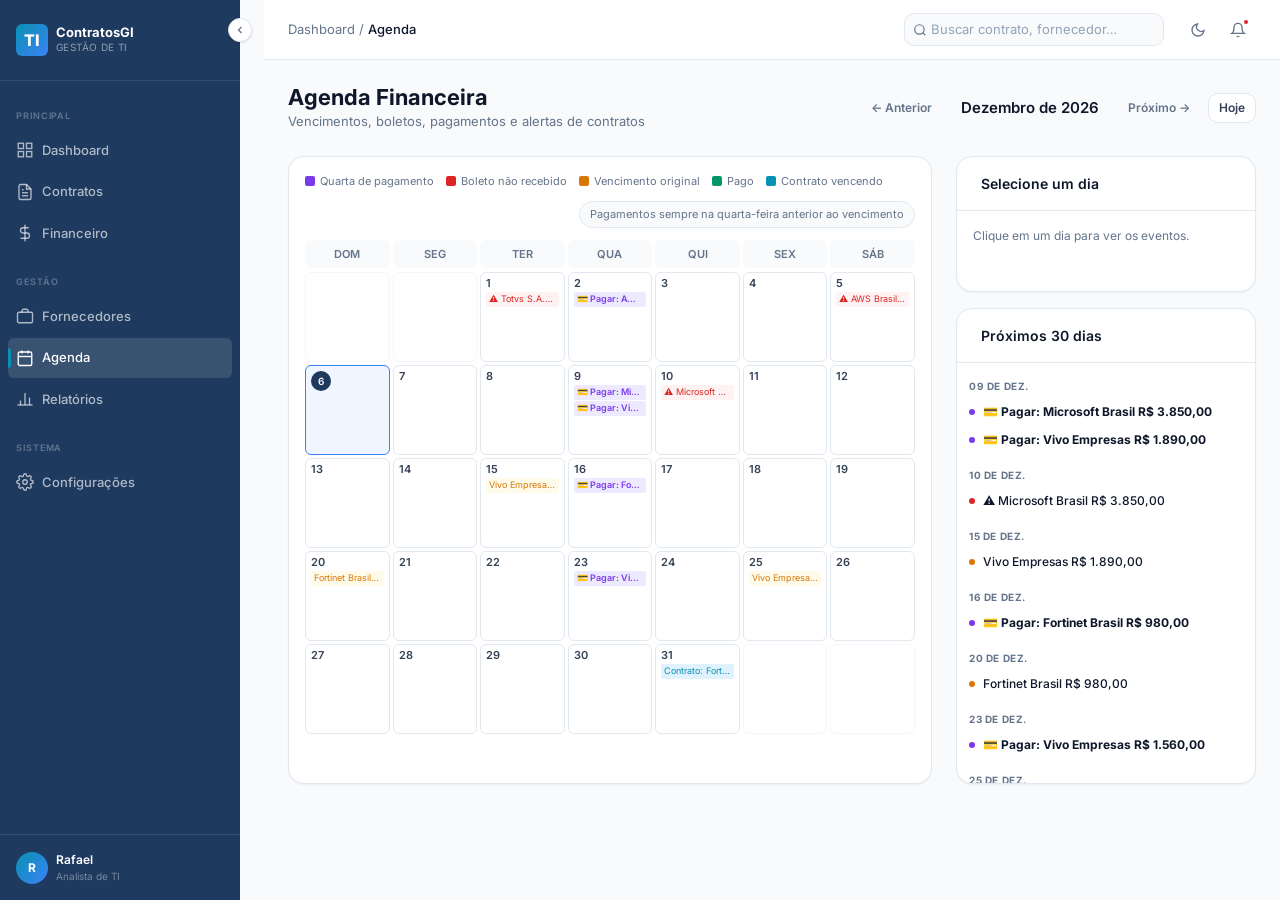
==== commit a24ed1d8: "Update Agenda e Bugs" ====
--- a/agenda.html
+++ b/agenda.html
@@ -40,18 +40,25 @@
           <div class="card-body" style="padding:var(--sp-md)">
 
             <!-- Legenda -->
-            <div style="display:flex;gap:16px;margin-bottom:12px;flex-wrap:wrap">
+            <div style="display:flex;gap:12px;margin-bottom:12px;flex-wrap:wrap;align-items:center">
+              <div style="display:flex;align-items:center;gap:5px;font-size:11px;color:var(--c-text-3)">
+                <div style="width:10px;height:10px;border-radius:2px;background:#7C3AED"></div> Quarta de pagamento
+              </div>
               <div style="display:flex;align-items:center;gap:5px;font-size:11px;color:var(--c-text-3)">
                 <div style="width:10px;height:10px;border-radius:2px;background:var(--c-danger)"></div> Boleto não recebido
               </div>
               <div style="display:flex;align-items:center;gap:5px;font-size:11px;color:var(--c-text-3)">
-                <div style="width:10px;height:10px;border-radius:2px;background:var(--c-warning)"></div> Vencimento
+                <div style="width:10px;height:10px;border-radius:2px;background:var(--c-warning)"></div> Vencimento original
               </div>
               <div style="display:flex;align-items:center;gap:5px;font-size:11px;color:var(--c-text-3)">
                 <div style="width:10px;height:10px;border-radius:2px;background:var(--c-success)"></div> Pago
               </div>
               <div style="display:flex;align-items:center;gap:5px;font-size:11px;color:var(--c-text-3)">
                 <div style="width:10px;height:10px;border-radius:2px;background:var(--c-teal)"></div> Contrato vencendo
+              </div>
+              <div style="margin-left:auto;font-size:11px;color:var(--c-text-3);background:var(--c-ice);
+                   padding:4px 10px;border-radius:99px;border:1px solid var(--c-border)">
+                Pagamentos sempre na quarta-feira anterior ao vencimento
               </div>
             </div>
 
@@ -109,18 +116,21 @@
 
 let _contratos  = [];
 let _movimentos = [];
-let _viewDate   = new Date();
-// _eventos: { 'YYYY-MM-DD': [ {tipo, label, detalhe, c, mov} ] }
+let _viewDate   = new Date(); // sempre inicia com a data de hoje
 let _eventos    = {};
 
 /* ── CARREGAR ───────────────────────────────────────────── */
 async function carregar() {
+  // Renderiza o calendário imediatamente com o mês atual (sem eventos)
+  // para que o usuário já veja o mês correto enquanto a API carrega
+  renderCalendario();
+
   try {
     _contratos = await API.listarContratos();
     const all  = await Promise.all(_contratos.map(c => API.listarMovimentacoes(c.id)));
     _movimentos = all.flat();
     calcularEventos();
-    renderCalendario();
+    renderCalendario(); // re-renderiza com os eventos carregados
     renderProximos30();
   } catch(e) {
     Toast.error('Erro ao carregar agenda: ' + e.message);
@@ -128,6 +138,30 @@
 }
 
 /* ── CALCULAR EVENTOS ───────────────────────────────────── */
+/* ── QUARTA-FEIRA DE PAGAMENTO ──────────────────────────────
+   Todos os pagamentos são realizados na quarta-feira.
+   Se o boleto vence em qualquer outro dia, o pagamento deve
+   ocorrer na QUARTA ANTERIOR ao vencimento.
+   Se vence na própria quarta, o pagamento é nesse mesmo dia.
+
+   Dia de vencimento → dias a subtrair → quarta de pagamento:
+   Dom(0) → 4d  |  Seg(1) → 5d  |  Ter(2) → 6d  |  Qua(3) → 0d
+   Qui(4) → 1d  |  Sex(5) → 2d  |  Sáb(6) → 3d
+
+   Fórmula: diasSubtrair = (diaSemana - 3 + 7) % 7
+────────────────────────────────────────────────────────────── */
+function calcularQuartaPagamento(dataVencStr) {
+  if (!dataVencStr) return null;
+  const d = new Date(dataVencStr + 'T00:00:00');
+  const diaSemana  = d.getDay();                      // 0=Dom … 6=Sáb
+  const diasSubtr  = (diaSemana - 3 + 7) % 7;        // quanto subtrair até Qua
+  d.setDate(d.getDate() - diasSubtr);
+  return d.toISOString().split('T')[0];               // 'YYYY-MM-DD'
+}
+
+/* Nomes dos dias para exibição */
+const DIAS_SEMANA = ['Domingo','Segunda','Terça','Quarta','Quinta','Sexta','Sábado'];
+
 function calcularEventos() {
   _eventos = {};
   const hoje = new Date(); hoje.setHours(0,0,0,0);
@@ -139,28 +173,63 @@
     _eventos[k].push(ev);
   }
 
-  /* Movimentações — vencimento do boleto */
+  /* Movimentações */
   _movimentos.forEach(m => {
     if (!m.data_vencimento) return;
-    const c   = _contratos.find(x => x.id === m.id_contrato);
-    const fn  = c?.fornecedor || m.id_contrato;
-    const val = Fmt.moeda(m.valor_nota);
+    const c    = _contratos.find(x => x.id === m.id_contrato);
+    const fn   = c?.fornecedor || m.id_contrato;
+    const val  = Fmt.moeda(m.valor_nota);
     const dias = Math.round((new Date(m.data_vencimento) - hoje) / 86400000);
     const boletoNR = !m.data_recebimento_boleto && dias <= 7;
 
-    let tipo, label;
+    // Calcular quarta de pagamento
+    const quartaStr = calcularQuartaPagamento(m.data_vencimento);
+    const dvencObj  = new Date(m.data_vencimento + 'T00:00:00');
+    const diaNomeVenc = DIAS_SEMANA[dvencObj.getDay()];
+    const vencENaQuarta = dvencObj.getDay() === 3; // 3 = Quarta
+
+    // Detalhe completo do evento (aparece no painel lateral ao clicar)
+    const detalhe = [
+      `${Fmt.mesAno(m.mes, m.ano)}`,
+      m.numero_nf     ? `NF: ${m.numero_nf}`         : null,
+      m.numero_boleto ? `Boleto: ${m.numero_boleto}`  : null,
+      `Venc.: ${Fmt.data(m.data_vencimento)} (${diaNomeVenc})`,
+      vencENaQuarta
+        ? `Pagamento: própria quarta-feira`
+        : `Pagar até: ${Fmt.data(quartaStr)} (Quarta anterior)`,
+    ].filter(Boolean).join(' · ');
+
+    /* Evento na data de VENCIMENTO original (para visualizar na grade) */
+    let tipo, labelVenc;
     if (m.data_pagamento) {
-      tipo  = 'pago';
-      label = `✓ ${fn} ${val}`;
+      tipo      = 'pago';
+      labelVenc = `✓ ${fn} ${val}`;
     } else if (boletoNR) {
-      tipo  = 'boleto'; // vermelho — boleto não recebido perto do venc.
-      label = `⚠ ${fn} ${val}`;
+      tipo      = 'boleto';
+      labelVenc = `⚠ ${fn} ${val}`;
     } else {
-      tipo  = 'venc';
-      label = `${fn} ${val}`;
+      tipo      = 'venc';
+      labelVenc = `${fn} ${val}`;
     }
-
-    add(m.data_vencimento, { tipo, label, detalhe: `${Fmt.mesAno(m.mes,m.ano)} · ${m.numero_nf||'sem NF'} · ${m.numero_boleto||'sem boleto'}`, c, mov: m });
+    add(m.data_vencimento, { tipo, label: labelVenc, detalhe, c, mov: m, quartaStr });
+
+    /* Evento na QUARTA DE PAGAMENTO (se diferente do vencimento e não pago) */
+    if (!m.data_pagamento && quartaStr && quartaStr !== m.data_vencimento.slice(0,10)) {
+      const labelQuarta = `💳 Pagar: ${fn} ${val}`;
+      const detalheQuarta = [
+        `Quarta de pagamento`,
+        `Venc. original: ${Fmt.data(m.data_vencimento)} (${diaNomeVenc})`,
+        m.numero_boleto ? `Boleto: ${m.numero_boleto}` : null,
+        val,
+      ].filter(Boolean).join(' · ');
+      add(quartaStr, {
+        tipo: 'quarta',
+        label: labelQuarta,
+        detalhe: detalheQuarta,
+        c, mov: m,
+        quartaStr,
+      });
+    }
   });
 
   /* Contratos vencendo nos próximos 90 dias */
@@ -238,14 +307,18 @@
   }
 
   const cores = {
-    pago:'success', boleto:'danger', venc:'warning', contrato:'info', atraso:'danger'
+    pago:'success', boleto:'danger', venc:'warning',
+    contrato:'info', atraso:'danger', quarta:'purple',
   };
+  // para 'quarta' usamos purple (não é uma var CSS padrão, vamos tratar inline)
 
   painel.innerHTML = evs.map(e => {
     const cls = cores[e.tipo] || 'neutral';
+    const bgColor  = e.tipo === 'quarta' ? '#EDE9FE' : `var(--c-${cls}-bg, var(--c-ice))`;
+    const dotColor = e.tipo === 'quarta' ? '#7C3AED' : `var(--c-${cls})`;
     return `<div style="display:flex;align-items:flex-start;gap:8px;padding:8px;border-radius:var(--r-md);
-         background:var(--c-${cls}-bg, var(--c-ice));margin-bottom:6px">
-      <div style="width:8px;height:8px;border-radius:50%;background:var(--c-${cls});
+         background:${bgColor};margin-bottom:6px">
+      <div style="width:8px;height:8px;border-radius:50%;background:${dotColor};
            margin-top:4px;flex-shrink:0"></div>
       <div style="overflow:hidden">
         <div style="font-size:12px;font-weight:600;color:var(--c-text-1);
@@ -287,16 +360,18 @@
              letter-spacing:.06em;padding:8px 4px 4px;margin-top:${lastDate?'6px':'0'}">${dk}</div>`
       : '';
     lastDate = dk;
-    const cls = cores[e.tipo] || 'neutral';
+    const cls    = cores[e.tipo] || 'neutral';
+    const dotClr = e.tipo === 'quarta' ? '#7C3AED' : `var(--c-${cls})`;
+    const fwt    = e.tipo === 'quarta' ? '700' : '500';
 
     return `${header}
     <div style="display:flex;align-items:center;gap:8px;padding:5px 4px;border-radius:var(--r-sm);cursor:pointer"
          onclick="selecionarDia('${e.key}')"
          onmouseover="this.style.background='var(--c-ice)'"
          onmouseout="this.style.background=''">
-      <div style="width:6px;height:6px;border-radius:50%;background:var(--c-${cls});flex-shrink:0"></div>
+      <div style="width:6px;height:6px;border-radius:50%;background:${dotClr};flex-shrink:0"></div>
       <div style="flex:1;overflow:hidden">
-        <div style="font-size:12px;font-weight:500;color:var(--c-text-1);
+        <div style="font-size:12px;font-weight:${fwt};color:var(--c-text-1);
              white-space:nowrap;overflow:hidden;text-overflow:ellipsis">${e.label}</div>
       </div>
     </div>`;
--- a/assets/css/style.css
+++ b/assets/css/style.css
@@ -278,18 +278,34 @@
 .sidebar-toggle:hover { color: var(--c-navy); }
 .sidebar.collapsed ~ .sidebar-toggle,
 .sidebar.collapsed + .sidebar-toggle { left: calc(var(--sidebar-collapsed) - 12px); }
+body.sidebar-collapsed .sidebar-toggle { left: calc(var(--sidebar-collapsed) - 12px); }
 .sidebar.collapsed .toggle-icon { transform: rotate(180deg); }
+body.sidebar-collapsed .toggle-icon { transform: rotate(180deg); }
 
 /* ── MAIN CONTENT ────────────────────────────────────────── */
 .main-content {
   margin-left: var(--sidebar-w);
-  flex: 1;
+  width: calc(100% - var(--sidebar-w));
   min-height: 100vh;
   display: flex;
   flex-direction: column;
-  transition: margin-left var(--t-normal);
-}
-.sidebar.collapsed ~ .main-content { margin-left: var(--sidebar-collapsed); }
+  transition: margin-left var(--t-normal), width var(--t-normal);
+  overflow-x: hidden;
+  box-sizing: border-box;
+}
+
+/* O seletor ~ não funciona pois .sidebar está dentro de #sidebar-root.
+   O JS aplica a classe .sidebar-collapsed ao body para controlar o layout. */
+body.sidebar-collapsed .main-content {
+  margin-left: var(--sidebar-collapsed);
+  width: calc(100% - var(--sidebar-collapsed));
+}
+
+/* Manter compatibilidade com o seletor antigo caso funcione em algum browser */
+.sidebar.collapsed ~ .main-content {
+  margin-left: var(--sidebar-collapsed);
+  width: calc(100% - var(--sidebar-collapsed));
+}
 
 /* ── NAVBAR ──────────────────────────────────────────────── */
 .navbar {
@@ -368,6 +384,10 @@
 .page-content {
   flex: 1;
   padding: var(--sp-lg);
+  /* garante que o conteúdo não vaze além da largura disponível */
+  min-width: 0;
+  box-sizing: border-box;
+  overflow-x: hidden;
 }
 .page-header {
   display: flex;
@@ -562,6 +582,8 @@
   overflow-x: auto;
   border-radius: var(--r-lg);
   border: 1px solid var(--c-border);
+  max-width: 100%;
+  -webkit-overflow-scrolling: touch;
 }
 table {
   width: 100%;
@@ -916,6 +938,7 @@
 .calendar-event.atraso { background: var(--c-danger-bg);  color: var(--c-danger); }
 .calendar-event.boleto { background: var(--c-danger-bg);  color: var(--c-danger); }
 .calendar-event.contrato { background: var(--c-teal-light); color: var(--c-teal); }
+.calendar-event.quarta  { background: #EDE9FE; color: #7C3AED; font-weight: 600; }
 .calendar-mais {
   font-size: 9px;
   color: var(--c-text-4);
@@ -1225,3 +1248,19 @@
 .hidden { display: none !important; }
 .truncate { white-space: nowrap; overflow: hidden; text-overflow: ellipsis; }
 .rounded { border-radius: var(--r-md); }
+
+/* ── TABELAS COMPACTAS (muitas colunas) ─────────────────── */
+/* financeiro e contratos têm 12-13 colunas; compactar para caber sem scroll da página */
+.table-compact th,
+.table-compact td {
+  padding: 7px 8px;
+  font-size: 12px;
+  white-space: nowrap;
+}
+.table-compact .mono { font-size: 11px; }
+
+/* Impede que grids internos causem overflow */
+.card > .table-container,
+.card > div > .table-container {
+  max-width: 100%;
+}
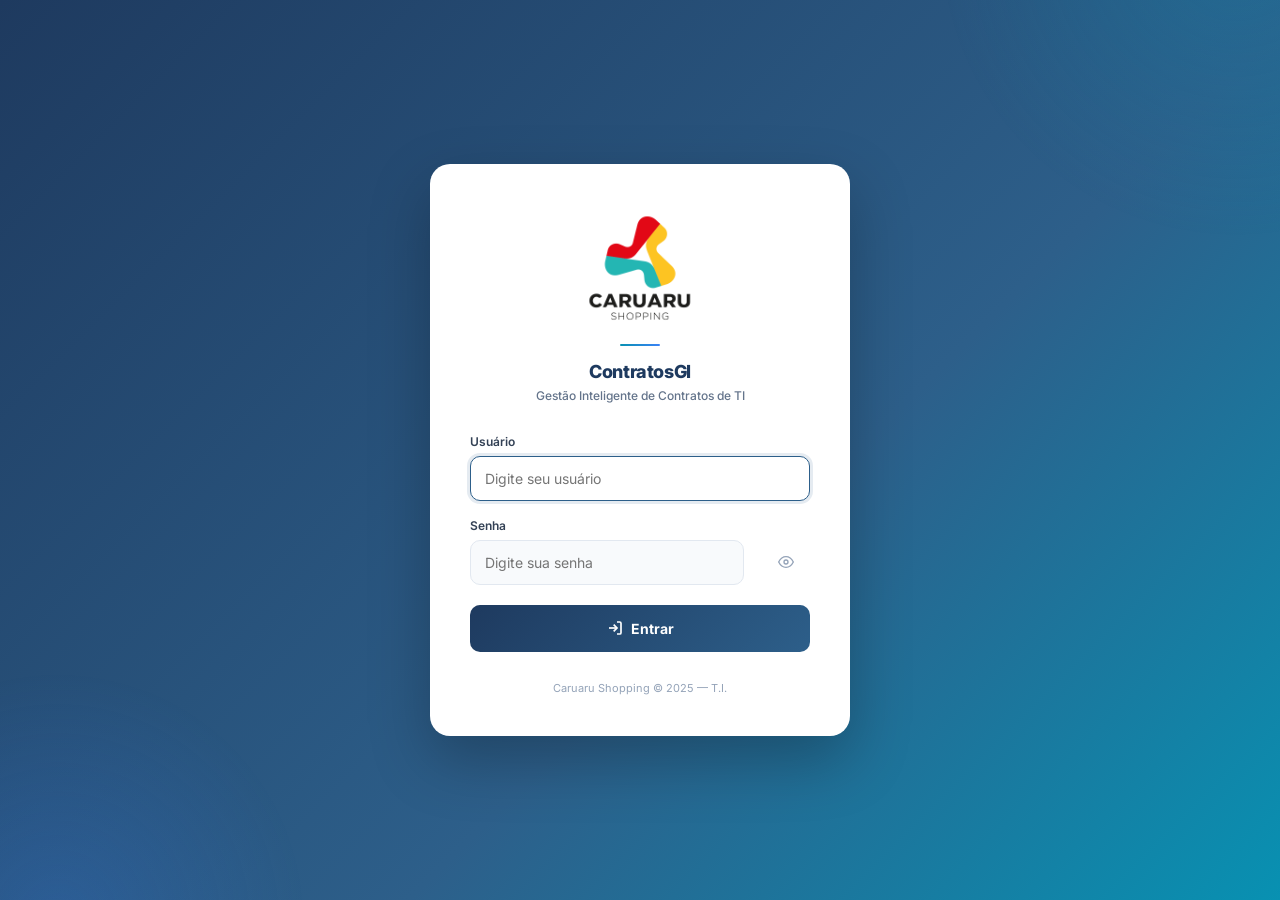
==== commit 88d9e72f: "Update System" ====
--- a/agenda.html
+++ b/agenda.html
@@ -2,6 +2,7 @@
 <html lang="pt-BR" data-theme="light">
 <head>
   <meta charset="UTF-8" />
+  <link rel="icon" type="image/png" href="[data-uri]" />
   <meta name="viewport" content="width=device-width, initial-scale=1.0" />
   <title>Agenda — Gestão de Contratos TI</title>
   <link rel="stylesheet" href="assets/css/style.css" />
@@ -105,6 +106,7 @@
   </div>
 </div>
 
+<script src="assets/js/auth.js"></script>
 <script src="assets/js/api.js"></script>
 <script src="assets/js/utils.js"></script>
 <script>
